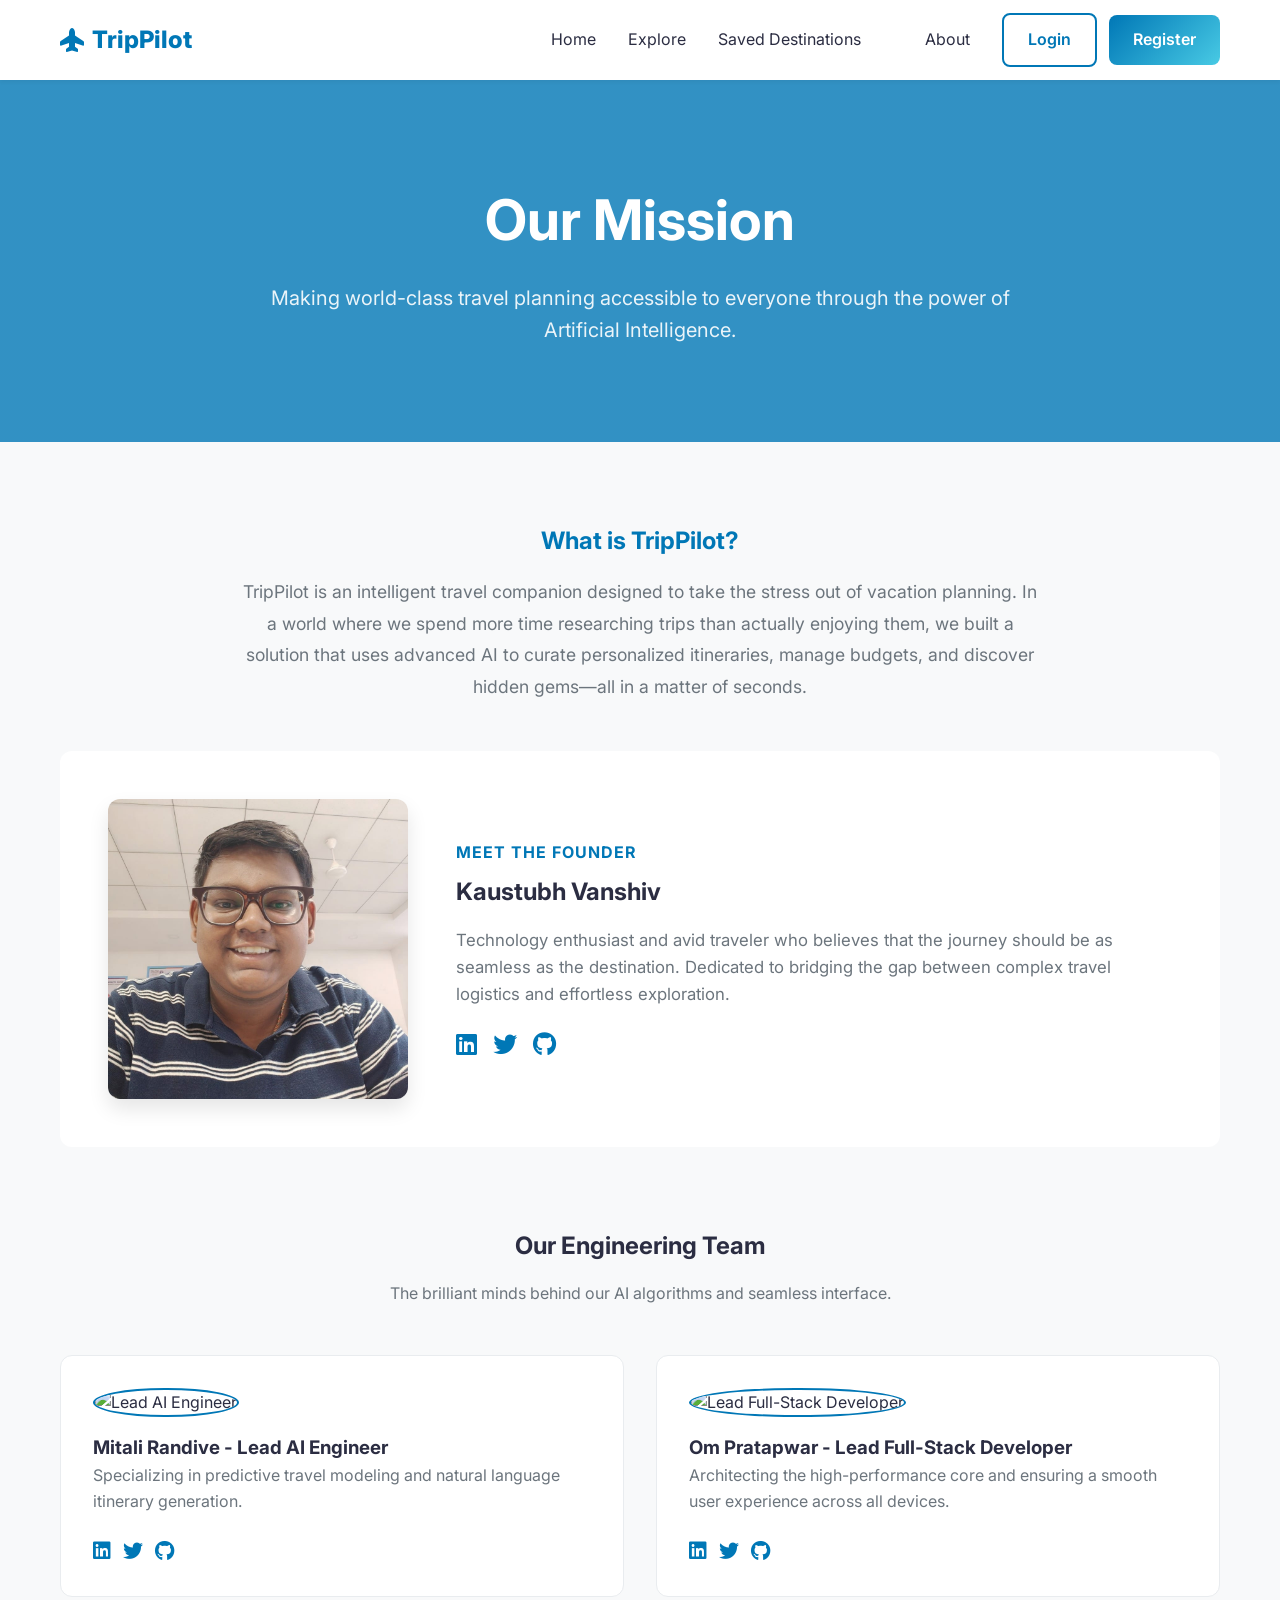
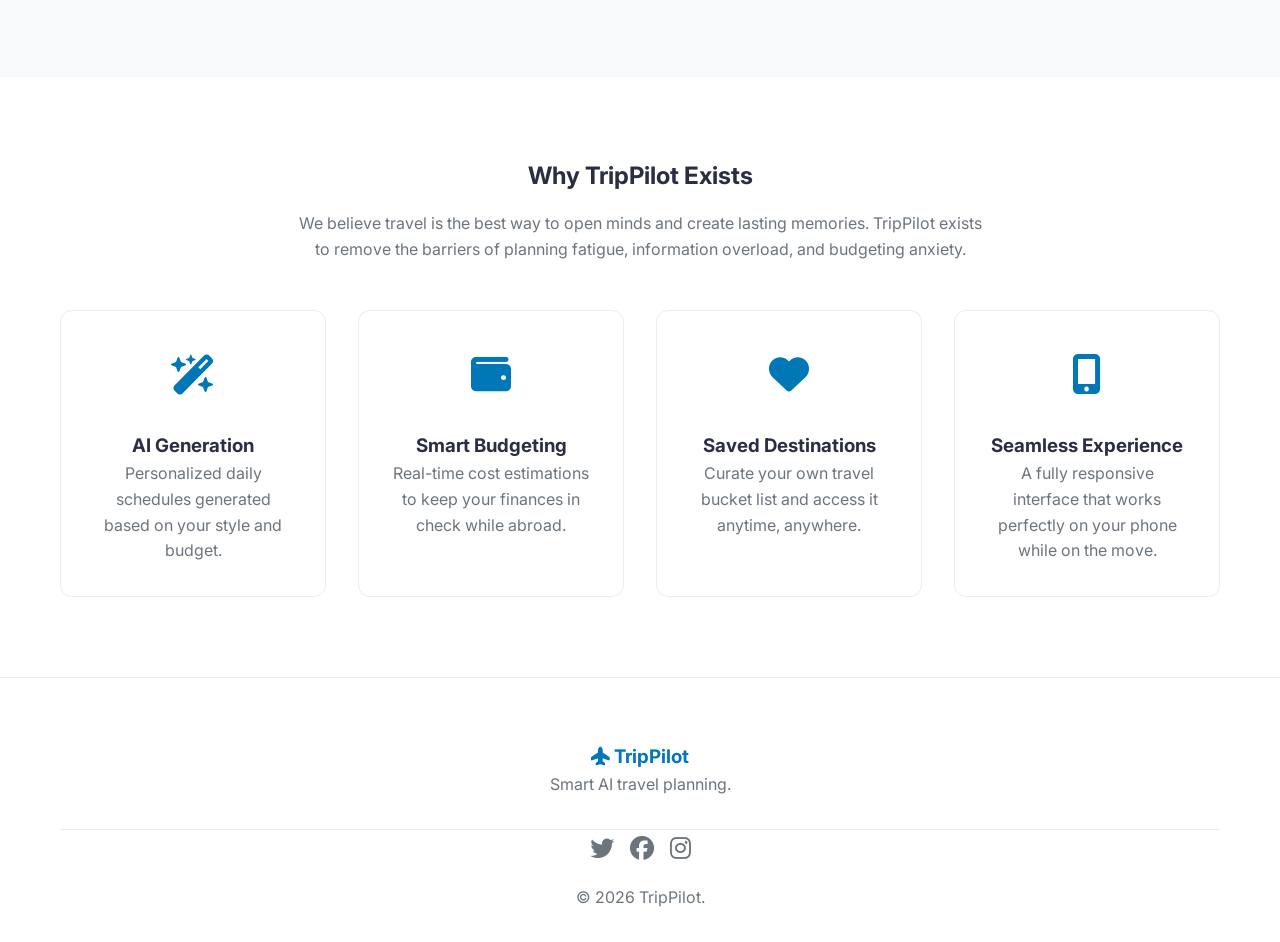
==== web-app/about.html @ 48001bac "Initial project upload" ====
<!DOCTYPE html>
<html lang="en">

<head>
    <meta charset="UTF-8">
    <meta name="viewport" content="width=device-width, initial-scale=1.0">
    <title>About Us - TripPilot</title>
    <link rel="stylesheet" href="css/styles.css">
    <link href="https://fonts.googleapis.com/css2?family=Inter:wght@400;500;600;700;800&display=swap" rel="stylesheet">
    <link rel="stylesheet" href="https://cdnjs.cloudflare.com/ajax/libs/font-awesome/6.4.0/css/all.min.css">
    <style>
        .about-hero {
            background: linear-gradient(rgba(0, 119, 182, 0.8), rgba(0, 119, 182, 0.8)), url('https://images.unsplash.com/photo-1488646953014-85cb44e25828?ixlib=rb-4.0.3&auto=format&fit=crop&w=2000&q=80') center/cover;
            color: white;
            padding: 6rem 0;
            text-align: center;
        }

        .about-section {
            padding: 5rem 0;
        }

        .founder-card {
            display: flex;
            align-items: center;
            gap: 3rem;
            background: var(--bg-card);
            padding: 3rem;
            border-radius: var(--border-radius);
            box-shadow: var(--shadow-lg);
            margin-top: 3rem;
        }

        .founder-img {
            width: 300px;
            height: 300px;
            border-radius: var(--border-radius);
            object-fit: cover;
            box-shadow: 0 10px 20px rgba(0, 0, 0, 0.1);
        }

        .founder-info {
            flex: 1;
        }

        .features-grid {
            display: grid;
            grid-template-columns: repeat(auto-fit, minmax(250px, 1fr));
            gap: 2rem;
            margin-top: 3rem;
        }

        .feature-item {
            background: var(--bg-card);
            padding: 2rem;
            border-radius: var(--border-radius);
            text-align: center;
            border: 1px solid var(--border-color);
            transition: var(--transition);
        }

        .feature-item:hover {
            transform: translateY(-5px);
            border-color: var(--primary-color);
        }

        .feature-icon {
            font-size: 2.5rem;
            color: var(--primary-color);
            margin-bottom: 1.5rem;
        }

        @media (max-width: 768px) {
            .founder-card {
                flex-direction: column;
                text-align: center;
                padding: 2rem;
            }

            .founder-img {
                width: 200px;
                height: 200px;
            }
        }
    </style>
</head>

<body>
    <nav class="navbar">
        <div class="container">
            <a href="index.html" class="navbar-brand"><i class="fa-solid fa-plane-up"></i> TripPilot</a>
            <button class="navbar-toggle" id="navbar-toggle"><i class="fa-solid fa-bars"></i></button>
            <ul class="navbar-nav" id="navbar-nav">
                <li><a href="index.html" class="nav-link">Home</a></li>
                <li><a href="explore.html" class="nav-link">Explore</a></li>
                <li><a href="saved-destinations.html" class="nav-link">Saved Destinations</a></li>
                <li><a href="dashboard.html" class="nav-link" id="nav-my-trips" style="display:none;">My Trips</a></li>
                <li><a href="about.html" class="nav-link active">About</a></li>
                <li id="nav-auth-links">
                    <a href="login.html" class="btn btn-outline" style="margin-right: 0.5rem;"
                        id="login-button">Login</a>
                    <a href="register.html" class="btn btn-primary">Register</a>
                </li>
            </ul>
        </div>
    </nav>

    <header class="about-hero">
        <div class="container">
            <h1 style="font-size: 3.5rem; margin-bottom: 1rem;">Our Mission</h1>
            <p style="font-size: 1.25rem; max-width: 800px; margin: 0 auto; opacity: 0.9;">
                Making world-class travel planning accessible to everyone through the power of Artificial Intelligence.
            </p>
        </div>
    </header>

    <section class="about-section">
        <div class="container">
            <div style="max-width: 800px; margin: 0 auto; text-align: center;">
                <h2 class="text-primary mb-1">What is TripPilot?</h2>
                <p class="text-muted" style="font-size: 1.1rem; line-height: 1.8;">
                    TripPilot is an intelligent travel companion designed to take the stress out of vacation planning.
                    In a world where we spend more time researching trips than actually enjoying them, we built a
                    solution that uses advanced AI to curate personalized itineraries, manage budgets, and discover
                    hidden gems—all in a matter of seconds.
                </p>
            </div>

            <div class="founder-card">
                <img src="images/founder.jpeg" alt="Founder" class="founder-img">
                <div class="founder-info">
                    <h4 class="text-primary"
                        style="text-transform: uppercase; letter-spacing: 1px; margin-bottom: 0.5rem;">Meet the Founder
                    </h4>
                    <h2 class="mb-1">Kaustubh Vanshiv</h2>
                    <p class="text-muted" style="font-size: 1.05rem; margin-bottom: 1.5rem;">
                        Technology enthusiast and avid traveler who believes that the journey should be as seamless as
                        the destination. Dedicated to bridging the gap between complex travel logistics and effortless
                        exploration.
                    </p>
                    <div style="display: flex; gap: 1rem;">
                        <a href="https://www.linkedin.com/in/kaustubh-vanshiv" target="_blank" class="text-primary"><i
                                class="fa-brands fa-linkedin fa-xl"></i></a>
                        <a href="https://x.com/kaustubhv22" target="_blank" class="text-primary"><i
                                class="fa-brands fa-twitter fa-xl"></i></a>
                        <a href="https://github.com/kaustubhvanshiv" target="_blank" class="text-primary"><i
                                class="fa-brands fa-github fa-xl"></i></a>
                    </div>
                </div>
            </div>

            <div style="margin-top: 5rem;">
                <h2 class="text-center mb-1">Our Engineering Team</h2>
                <p class="text-center text-muted mb-3" style="max-width: 700px; margin: 0 auto;">The brilliant minds
                    behind our AI algorithms and seamless interface.</p>
                <div class="features-grid">
                    <div class="feature-item" style="text-align: left;">
                        <img src="images/dev1.jpeg" alt="Lead AI Engineer"
                            style="width: 80px; height: 80px; border-radius: 50%; object-fit: cover; margin-bottom: 1rem; border: 2px solid var(--primary-color);">
                        <h3>Mitali Randive - Lead AI Engineer</h3>
                        <p class="text-muted" style="margin-bottom: 1.5rem;">Specializing in predictive travel modeling
                            and natural language itinerary
                            generation.</p>
                        <div style="display: flex; gap: 0.75rem;">
                            <a href="#" class="text-primary"><i class="fa-brands fa-linkedin fa-lg"></i></a>
                            <a href="#" class="text-primary"><i class="fa-brands fa-twitter fa-lg"></i></a>
                            <a href="#" class="text-primary"><i class="fa-brands fa-github fa-lg"></i></a>
                        </div>
                    </div>
                    <div class="feature-item" style="text-align: left;">
                        <img src="images/dev2.jpeg" alt="Lead Full-Stack Developer"
                            style="width: 80px; height: 80px; border-radius: 50%; object-fit: cover; margin-bottom: 1rem; border: 2px solid var(--primary-color);">
                        <h3>Om Pratapwar - Lead Full-Stack Developer</h3>
                        <p class="text-muted" style="margin-bottom: 1.5rem;">Architecting the high-performance core and
                            ensuring a smooth user
                            experience across all devices.</p>
                        <div style="display: flex; gap: 0.75rem;">
                            <a href="#" class="text-primary"><i class="fa-brands fa-linkedin fa-lg"></i></a>
                            <a href="#" class="text-primary"><i class="fa-brands fa-twitter fa-lg"></i></a>
                            <a href="#" class="text-primary"><i class="fa-brands fa-github fa-lg"></i></a>
                        </div>
                    </div>
                </div>
            </div>
        </div>
    </section>

    <section class="about-section" style="background: var(--bg-card);">
        <div class="container">
            <div class="text-center">
                <h2 class="text-center mb-1">Why TripPilot Exists</h2>
                <p class="text-center text-muted" style="max-width: 700px; margin: 0 auto;">
                    We believe travel is the best way to open minds and create lasting memories. TripPilot exists to
                    remove the barriers of planning fatigue, information overload, and budgeting anxiety.
                </p>
            </div>

            <div class="features-grid">
                <div class="feature-item">
                    <div class="feature-icon"><i class="fa-solid fa-wand-magic-sparkles"></i></div>
                    <h3>AI Generation</h3>
                    <p class="text-muted">Personalized daily schedules generated based on your style and budget.</p>
                </div>
                <div class="feature-item">
                    <div class="feature-icon"><i class="fa-solid fa-wallet"></i></div>
                    <h3>Smart Budgeting</h3>
                    <p class="text-muted">Real-time cost estimations to keep your finances in check while abroad.</p>
                </div>
                <div class="feature-item">
                    <div class="feature-icon"><i class="fa-solid fa-heart"></i></div>
                    <h3>Saved Destinations</h3>
                    <p class="text-muted">Curate your own travel bucket list and access it anytime, anywhere.</p>
                </div>
                <div class="feature-item">
                    <div class="feature-icon"><i class="fa-solid fa-mobile-screen-button"></i></div>
                    <h3>Seamless Experience</h3>
                    <p class="text-muted">A fully responsive interface that works perfectly on your phone while on the
                        move.</p>
                </div>
            </div>
        </div>
    </section>

    <footer class="footer">
        <div class="container">
            <div class="footer-grid" style="grid-template-columns: 1fr; text-align: center;">
                <div>
                    <h3 class="text-primary"><i class="fa-solid fa-plane-up"></i> TripPilot</h3>
                    <p class="text-muted">Smart AI travel planning.</p>
                </div>
            </div>
            <div class="text-center mt-2 pt-2"
                style="border-top:1px solid var(--border-color); display: flex; flex-direction: column; align-items: center; gap: 1rem;">
                <div class="social-links"
                    style="font-size: 1.5rem; color: var(--text-muted); display: flex; gap: 1rem;">
                    <a href="https://twitter.com/login" target="_blank" class="text-muted"><i
                            class="fa-brands fa-twitter"></i></a>
                    <a href="https://www.facebook.com/login/" target="_blank" class="text-muted"><i
                            class="fa-brands fa-facebook"></i></a>
                    <a href="https://www.instagram.com/accounts/login/" target="_blank" class="text-muted"><i
                            class="fa-brands fa-instagram"></i></a>
                </div>
                <div class="text-muted">&copy; 2026 TripPilot.</div>
            </div>
        </div>
    </footer>

    <script src="js/auth.js"></script>
    <script>
        document.addEventListener('DOMContentLoaded', () => {
            const user = getCurrentUser();
            if (user) {
                document.getElementById('nav-my-trips').style.display = 'block';
                document.getElementById('nav-auth-links').innerHTML = `
                    <a href="dashboard.html" class="btn btn-primary">Dashboard</a>
                `;
            }
        });
    </script>
</body>

</html>
---- web-app/css/styles.css ----
/* css/styles.css */
:root {
    --primary-color: #0077B6;
    --secondary-color: #48CAE4;
    --accent-color: #FF7B54;
    --bg-color: #F8F9FA;
    --bg-card: #FFFFFF;
    --text-main: #2B2D42;
    --text-muted: #6C757D;
    --border-color: #E9ECEF;
    --gradient-primary: linear-gradient(135deg, var(--primary-color), var(--secondary-color));
    --gradient-accent: linear-gradient(135deg, #FF9A76, var(--accent-color));
    --font-family: 'Inter', sans-serif;
    --border-radius: 12px;
    --transition: all 0.3s ease;
}

[data-theme="dark"] {
    --bg-color: #0F172A;
    --bg-card: #1E293B;
    --text-main: #F8FAFC;
    --text-muted: #94A3B8;
    --border-color: #334155;
}

* {
    margin: 0;
    padding: 0;
    box-sizing: border-box;
}

body {
    font-family: var(--font-family);
    background-color: var(--bg-color);
    color: var(--text-main);
    transition: var(--transition);
    line-height: 1.6;
}

a {
    text-decoration: none;
    color: inherit;
}

ul {
    list-style: none;
}

.container {
    width: 100%;
    max-width: 1200px;
    margin: 0 auto;
    padding: 0 20px;
}

.text-center {
    text-align: center;
}

.mt-1 {
    margin-top: 1rem;
}

.mt-2 {
    margin-top: 2rem;
}

.mb-1 {
    margin-bottom: 1rem;
}

.py-5 {
    padding: 5rem 0;
}

.d-flex {
    display: flex;
}

.justify-content-between {
    justify-content: space-between;
}

.align-items-center {
    align-items: center;
}

.text-primary {
    color: var(--primary-color);
}

.text-muted {
    color: var(--text-muted);
}

/* Buttons */
.btn {
    display: inline-block;
    padding: 0.75rem 1.5rem;
    border-radius: 8px;
    font-weight: 600;
    cursor: pointer;
    border: none;
    transition: var(--transition);
    text-align: center;
}

.btn-primary {
    background: var(--gradient-primary);
    color: white;
}

.btn-primary:hover {
    transform: translateY(-2px);
    box-shadow: 0 4px 12px rgba(0, 0, 0, 0.1);
    color: white;
}

.btn-secondary {
    background: var(--bg-card);
    color: var(--text-main);
    border: 1px solid var(--border-color);
}

.btn-accent {
    background: var(--gradient-accent);
    color: white;
}

.btn-outline {
    background: transparent;
    border: 2px solid var(--primary-color);
    color: var(--primary-color);
}

.btn-outline:hover {
    background: var(--primary-color);
    color: white;
}

.btn-danger {
    background: #ef4444;
    color: white;
}

.btn-block {
    display: block;
    width: 100%;
}

/* Forms */
.form-group {
    margin-bottom: 1.5rem;
}

.form-label {
    display: block;
    margin-bottom: 0.5rem;
    font-weight: 500;
}

.form-control {
    width: 100%;
    padding: 0.75rem;
    border: 1px solid var(--border-color);
    border-radius: 8px;
    background: var(--bg-card);
    color: var(--text-main);
}

.form-control:focus {
    outline: none;
    border-color: var(--primary-color);
}

/* Cards */
.card {
    background: var(--bg-card);
    border-radius: var(--border-radius);
    border: 1px solid var(--border-color);
    overflow: hidden;
    transition: var(--transition);
}

.card-img-top {
    width: 100%;
    height: 200px;
    object-fit: cover;
}

.card:hover {
    transform: translateY(-5px);
    box-shadow: 0 4px 12px rgba(0, 0, 0, 0.08);
}

.card-body {
    padding: 1.5rem;
}

.card-title {
    font-size: 1.25rem;
    margin-bottom: 0.5rem;
}

/* Navbar */
.navbar {
    background: var(--bg-card);
    position: sticky;
    top: 0;
    z-index: 1000;
    box-shadow: 0 2px 4px rgba(0, 0, 0, 0.05);
}

.navbar .container {
    display: flex;
    justify-content: space-between;
    align-items: center;
    height: 80px;
}

.navbar-brand {
    font-size: 1.5rem;
    font-weight: 800;
    color: var(--primary-color);
    display: flex;
    align-items: center;
    gap: 0.5rem;
}

.navbar-nav {
    display: flex;
    gap: 2rem;
    align-items: center;
}

.navbar-toggle {
    display: none;
    background: none;
    border: none;
    font-size: 1.5rem;
    cursor: pointer;
    color: var(--text-main);
}

/* Dashboard Layout */
.dashboard-layout {
    display: flex;
    min-height: calc(100vh - 80px);
}

.sidebar {
    width: 250px;
    background: var(--bg-card);
    border-right: 1px solid var(--border-color);
    padding: 2rem 0;
    display: flex;
    flex-direction: column;
    gap: 0.5rem;
}

.sidebar-link {
    padding: 0.75rem 1.5rem;
    display: flex;
    align-items: center;
    gap: 1rem;
    color: var(--text-main);
    font-weight: 500;
}

.sidebar-link:hover,
.sidebar-link.active {
    background: rgba(0, 119, 182, 0.05);
    color: var(--primary-color);
    border-left: 3px solid var(--primary-color);
}

.main-content {
    flex: 1;
    padding: 2rem;
    background: var(--bg-color);
}

/* Footer */
.footer {
    background: var(--bg-card);
    margin-top: auto;
    padding: 4rem 0 2rem;
    border-top: 1px solid var(--border-color);
}

.footer-grid {
    display: grid;
    grid-template-columns: repeat(auto-fit, minmax(200px, 1fr));
    gap: 2rem;
    margin-bottom: 2rem;
}

@media (max-width: 768px) {
    .navbar-nav {
        display: none;
    }

    .navbar-toggle {
        display: block;
    }

    .dashboard-layout {
        flex-direction: column;
    }

    .sidebar {
        width: 100%;
        flex-direction: row;
        overflow-x: auto;
        border-right: none;
        padding: 1rem 0;
    }

    .sidebar-link {
        white-space: nowrap;
        border-left: none;
    }
}

.alert {
    padding: 1rem;
    border-radius: 8px;
    margin-bottom: 1.5rem;
    display: none;
}

.alert-success {
    background: #d1fae5;
    color: #065f46;
}

.alert-error {
    background: #fee2e2;
    color: #991b1b;
}

/* Auth Container */
.auth-container {
    min-height: calc(100vh - 80px);
    display: flex;
    align-items: center;
    justify-content: center;
    padding: 2rem;
    background: var(--bg-color);
}

.auth-card {
    width: 100%;
    max-width: 450px;
    background: var(--bg-card);
    padding: 2.5rem;
    border-radius: var(--border-radius);
    box-shadow: 0 12px 24px rgba(0, 0, 0, 0.12);
    border: 1px solid var(--border-color);
}

/* Save Button Styles */
.save-btn {
    position: absolute;
    top: 1rem;
    right: 1rem;
    background: white;
    width: 36px;
    height: 36px;
    border-radius: 50%;
    display: flex;
    align-items: center;
    justify-content: center;
    cursor: pointer;
    box-shadow: 0 2px 8px rgba(0, 0, 0, 0.1);
    color: var(--text-muted);
    transition: var(--transition);
    z-index: 10;
    border: none;
}

.save-btn:hover {
    transform: scale(1.1);
}

.save-btn.active {
    color: #ef4444;
}

.img-container {
    position: relative;
}
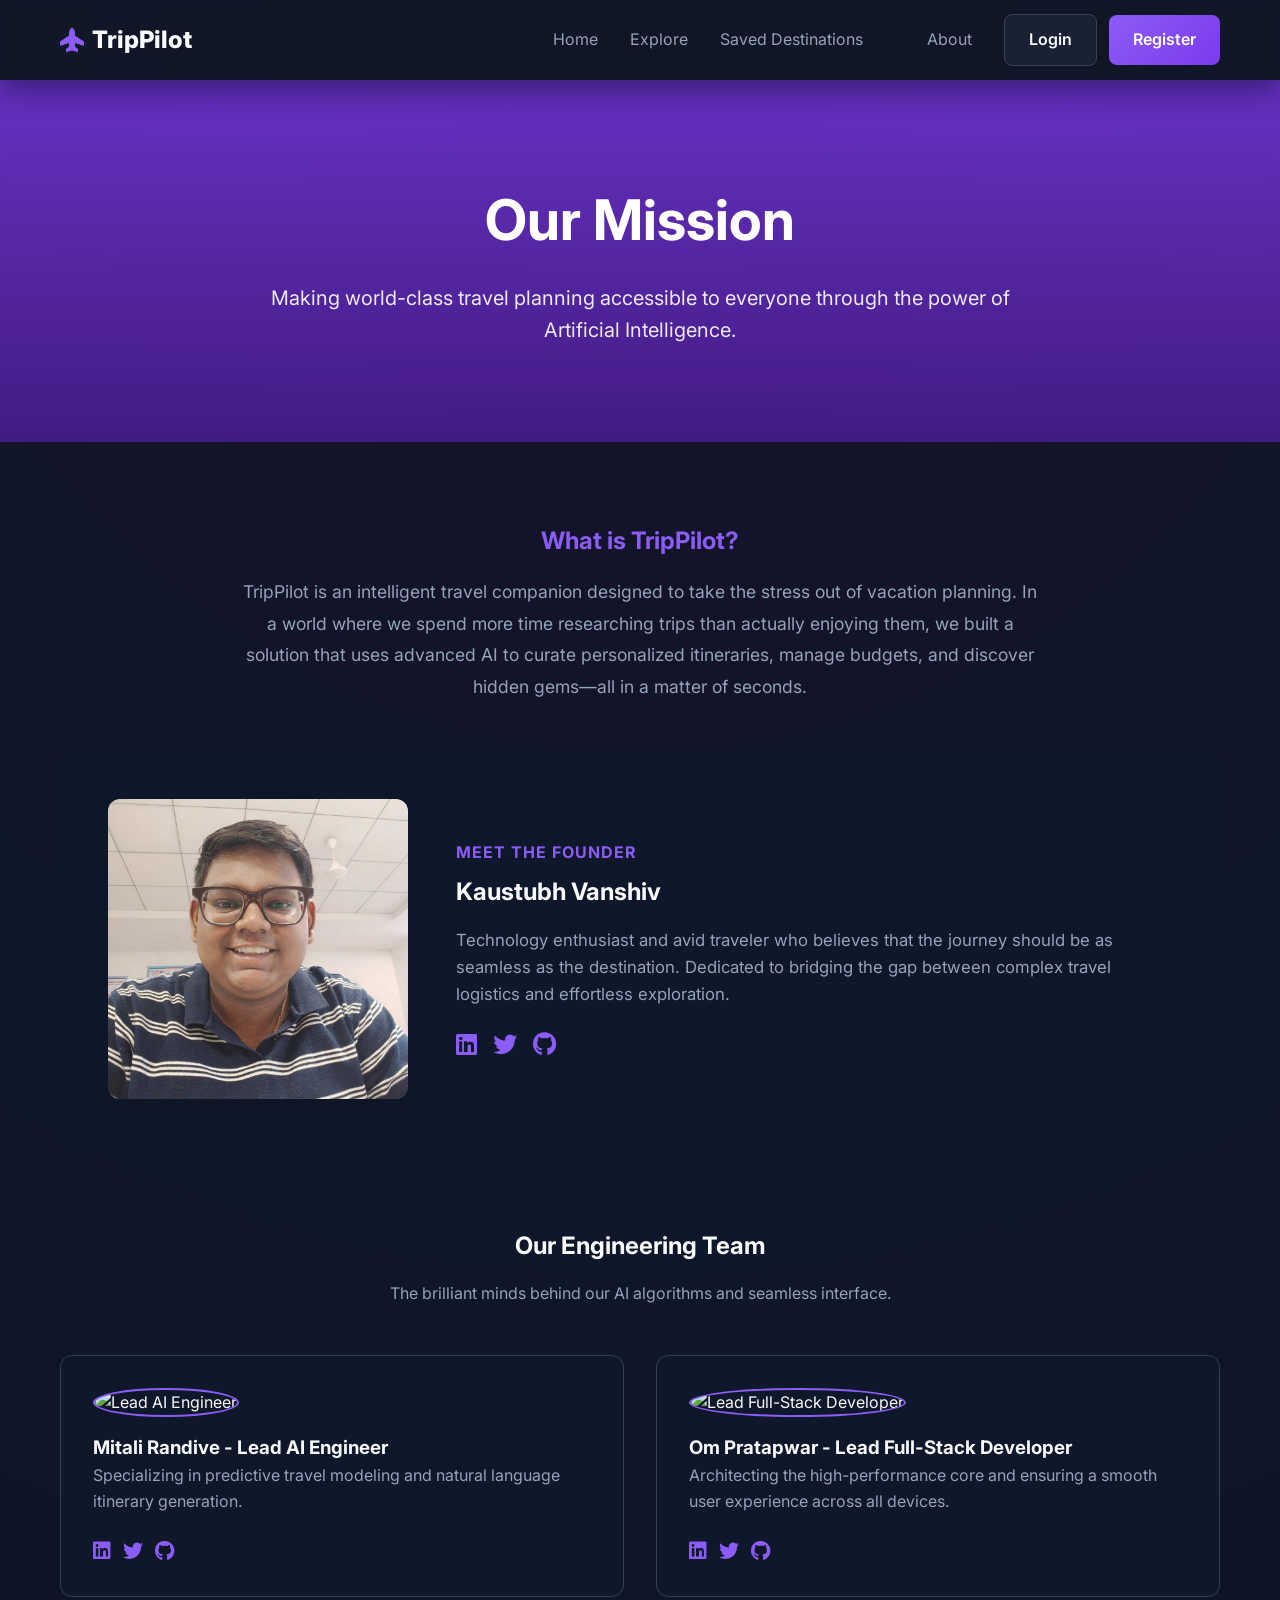
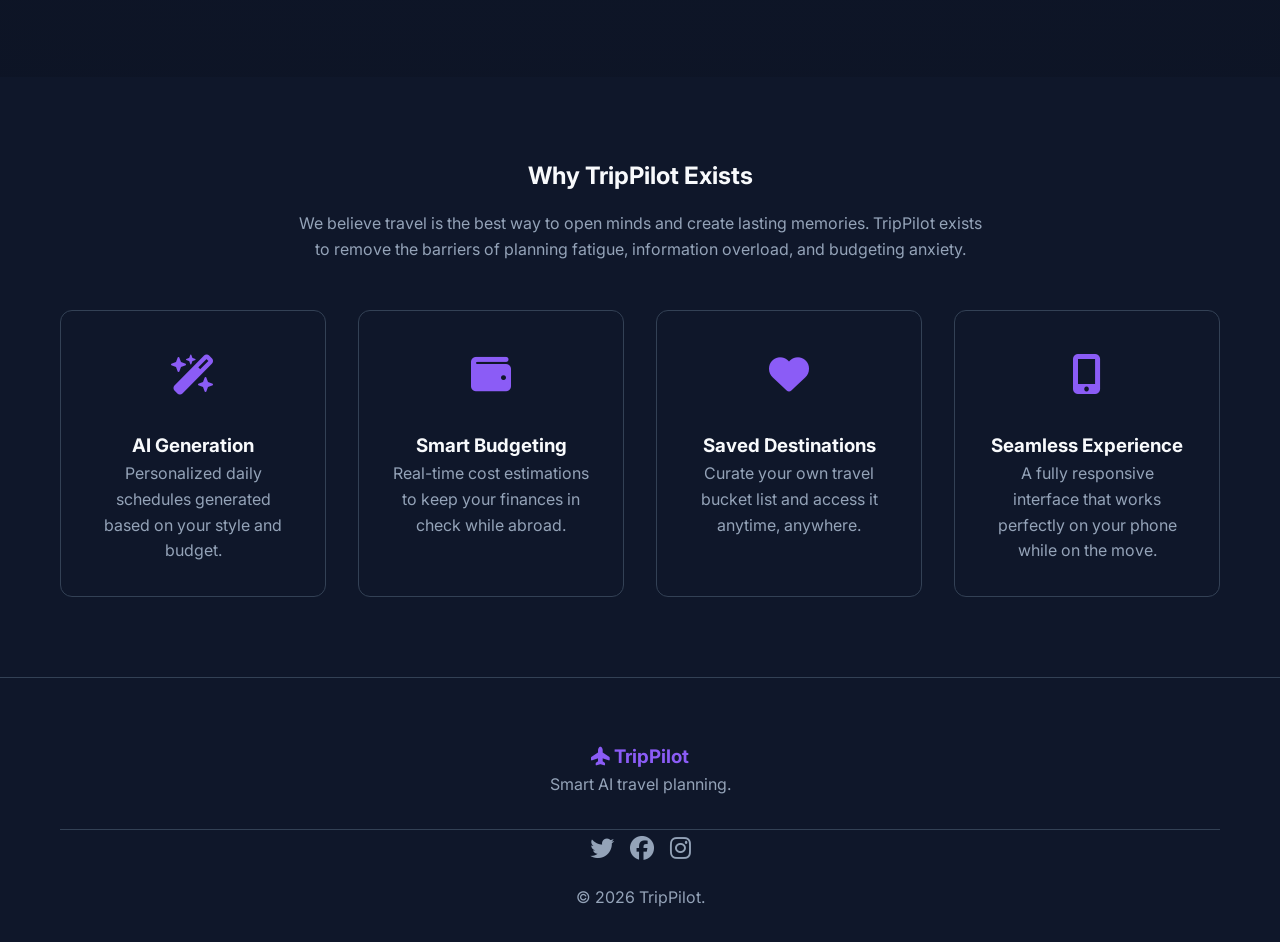
==== commit bc67597d: "Implemented Dark Mode, added explanation of Tests" ====
--- a/web-app/about.html
+++ b/web-app/about.html
@@ -10,7 +10,7 @@
     <link rel="stylesheet" href="https://cdnjs.cloudflare.com/ajax/libs/font-awesome/6.4.0/css/all.min.css">
     <style>
         .about-hero {
-            background: linear-gradient(rgba(0, 119, 182, 0.8), rgba(0, 119, 182, 0.8)), url('https://images.unsplash.com/photo-1488646953014-85cb44e25828?ixlib=rb-4.0.3&auto=format&fit=crop&w=2000&q=80') center/cover;
+            background: linear-gradient(rgba(124, 58, 237, 0.78), rgba(76, 29, 149, 0.82)), url('https://images.unsplash.com/photo-1488646953014-85cb44e25828?ixlib=rb-4.0.3&auto=format&fit=crop&w=2000&q=80') center/cover;
             color: white;
             padding: 6rem 0;
             text-align: center;
--- a/web-app/css/styles.css
+++ b/web-app/css/styles.css
@@ -1,15 +1,15 @@
 /* css/styles.css */
 :root {
-    --primary-color: #0077B6;
-    --secondary-color: #48CAE4;
-    --accent-color: #FF7B54;
-    --bg-color: #F8F9FA;
-    --bg-card: #FFFFFF;
-    --text-main: #2B2D42;
-    --text-muted: #6C757D;
-    --border-color: #E9ECEF;
-    --gradient-primary: linear-gradient(135deg, var(--primary-color), var(--secondary-color));
-    --gradient-accent: linear-gradient(135deg, #FF9A76, var(--accent-color));
+    --primary-color: #8B5CF6;
+    --secondary-color: #A78BFA;
+    --accent-color: #8B5CF6;
+    --bg-color: #0B1120;
+    --bg-card: #0F172A;
+    --text-main: #F8FAFC;
+    --text-muted: #94A3B8;
+    --border-color: #334155;
+    --gradient-primary: linear-gradient(135deg, #8B5CF6, #7C3AED);
+    --gradient-accent: linear-gradient(135deg, #A78BFA, #8B5CF6);
     --font-family: 'Inter', sans-serif;
     --border-radius: 12px;
     --transition: all 0.3s ease;
@@ -31,7 +31,7 @@
 
 body {
     font-family: var(--font-family);
-    background-color: var(--bg-color);
+    background: radial-gradient(circle at top, #171028 0%, #0F172A 42%, #0B1120 100%);
     color: var(--text-main);
     transition: var(--transition);
     line-height: 1.6;
@@ -112,7 +112,7 @@
 
 .btn-primary:hover {
     transform: translateY(-2px);
-    box-shadow: 0 4px 12px rgba(0, 0, 0, 0.1);
+    box-shadow: 0 12px 28px rgba(124, 58, 237, 0.35);
     color: white;
 }
 
@@ -128,14 +128,15 @@
 }
 
 .btn-outline {
-    background: transparent;
-    border: 2px solid var(--primary-color);
-    color: var(--primary-color);
+    background: #182234;
+    border: 1px solid var(--border-color);
+    color: var(--text-main);
 }
 
 .btn-outline:hover {
-    background: var(--primary-color);
-    color: white;
+    background: #23314a;
+    border-color: var(--accent-color);
+    color: #F1F5F9;
 }
 
 .btn-danger {
@@ -204,11 +205,12 @@
 
 /* Navbar */
 .navbar {
-    background: var(--bg-card);
+    background: rgba(17, 24, 39, 0.9);
     position: sticky;
     top: 0;
     z-index: 1000;
-    box-shadow: 0 2px 4px rgba(0, 0, 0, 0.05);
+    box-shadow: 0 10px 30px rgba(2, 6, 23, 0.45);
+    backdrop-filter: blur(8px);
 }
 
 .navbar .container {
@@ -221,10 +223,22 @@
 .navbar-brand {
     font-size: 1.5rem;
     font-weight: 800;
-    color: var(--primary-color);
+    color: var(--text-main);
     display: flex;
     align-items: center;
     gap: 0.5rem;
+}
+
+.navbar-brand i {
+    color: var(--accent-color);
+}
+
+.nav-link {
+    color: var(--text-muted);
+}
+
+.nav-link:hover {
+    color: var(--accent-color);
 }
 
 .navbar-nav {
@@ -269,7 +283,7 @@
 
 .sidebar-link:hover,
 .sidebar-link.active {
-    background: rgba(0, 119, 182, 0.05);
+    background: rgba(139, 92, 246, 0.14);
     color: var(--primary-color);
     border-left: 3px solid var(--primary-color);
 }
@@ -330,13 +344,13 @@
 }
 
 .alert-success {
-    background: #d1fae5;
-    color: #065f46;
+    background: rgba(16, 185, 129, 0.18);
+    color: #A7F3D0;
 }
 
 .alert-error {
-    background: #fee2e2;
-    color: #991b1b;
+    background: rgba(239, 68, 68, 0.18);
+    color: #FCA5A5;
 }
 
 /* Auth Container */
